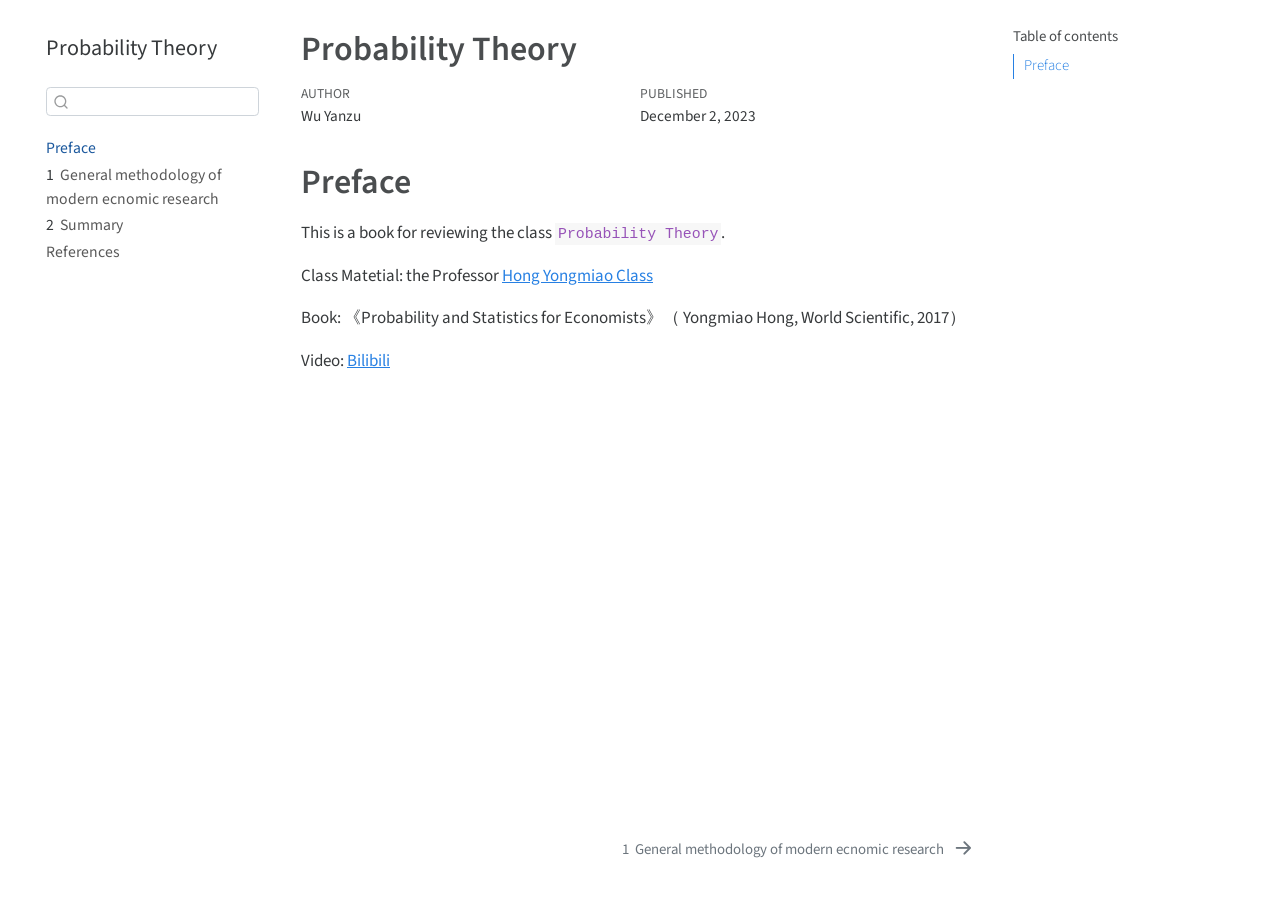
==== _book/index.html @ c9cdc90e "Init for quarto Page" ====
<!DOCTYPE html>
<html xmlns="http://www.w3.org/1999/xhtml" lang="en" xml:lang="en"><head>

<meta charset="utf-8">
<meta name="generator" content="quarto-1.3.450">

<meta name="viewport" content="width=device-width, initial-scale=1.0, user-scalable=yes">

<meta name="author" content="Wu Yanzu">
<meta name="dcterms.date" content="2023-12-02">

<title>Probability Theory</title>
<style>
code{white-space: pre-wrap;}
span.smallcaps{font-variant: small-caps;}
div.columns{display: flex; gap: min(4vw, 1.5em);}
div.column{flex: auto; overflow-x: auto;}
div.hanging-indent{margin-left: 1.5em; text-indent: -1.5em;}
ul.task-list{list-style: none;}
ul.task-list li input[type="checkbox"] {
  width: 0.8em;
  margin: 0 0.8em 0.2em -1em; /* quarto-specific, see https://github.com/quarto-dev/quarto-cli/issues/4556 */ 
  vertical-align: middle;
}
</style>


<script src="site_libs/quarto-nav/quarto-nav.js"></script>
<script src="site_libs/quarto-nav/headroom.min.js"></script>
<script src="site_libs/clipboard/clipboard.min.js"></script>
<script src="site_libs/quarto-search/autocomplete.umd.js"></script>
<script src="site_libs/quarto-search/fuse.min.js"></script>
<script src="site_libs/quarto-search/quarto-search.js"></script>
<meta name="quarto:offset" content="./">
<link href="./intro.html" rel="next">
<script src="site_libs/quarto-html/quarto.js"></script>
<script src="site_libs/quarto-html/popper.min.js"></script>
<script src="site_libs/quarto-html/tippy.umd.min.js"></script>
<script src="site_libs/quarto-html/anchor.min.js"></script>
<link href="site_libs/quarto-html/tippy.css" rel="stylesheet">
<link href="site_libs/quarto-html/quarto-syntax-highlighting.css" rel="stylesheet" id="quarto-text-highlighting-styles">
<script src="site_libs/bootstrap/bootstrap.min.js"></script>
<link href="site_libs/bootstrap/bootstrap-icons.css" rel="stylesheet">
<link href="site_libs/bootstrap/bootstrap.min.css" rel="stylesheet" id="quarto-bootstrap" data-mode="light">
<script id="quarto-search-options" type="application/json">{
  "location": "sidebar",
  "copy-button": false,
  "collapse-after": 3,
  "panel-placement": "start",
  "type": "textbox",
  "limit": 20,
  "language": {
    "search-no-results-text": "No results",
    "search-matching-documents-text": "matching documents",
    "search-copy-link-title": "Copy link to search",
    "search-hide-matches-text": "Hide additional matches",
    "search-more-match-text": "more match in this document",
    "search-more-matches-text": "more matches in this document",
    "search-clear-button-title": "Clear",
    "search-detached-cancel-button-title": "Cancel",
    "search-submit-button-title": "Submit",
    "search-label": "Search"
  }
}</script>


</head>

<body class="nav-sidebar floating">

<div id="quarto-search-results"></div>
  <header id="quarto-header" class="headroom fixed-top">
  <nav class="quarto-secondary-nav">
    <div class="container-fluid d-flex">
      <button type="button" class="quarto-btn-toggle btn" data-bs-toggle="collapse" data-bs-target="#quarto-sidebar,#quarto-sidebar-glass" aria-controls="quarto-sidebar" aria-expanded="false" aria-label="Toggle sidebar navigation" onclick="if (window.quartoToggleHeadroom) { window.quartoToggleHeadroom(); }">
        <i class="bi bi-layout-text-sidebar-reverse"></i>
      </button>
      <nav class="quarto-page-breadcrumbs" aria-label="breadcrumb"><ol class="breadcrumb"><li class="breadcrumb-item"><a href="./index.html">Preface</a></li></ol></nav>
      <a class="flex-grow-1" role="button" data-bs-toggle="collapse" data-bs-target="#quarto-sidebar,#quarto-sidebar-glass" aria-controls="quarto-sidebar" aria-expanded="false" aria-label="Toggle sidebar navigation" onclick="if (window.quartoToggleHeadroom) { window.quartoToggleHeadroom(); }">      
      </a>
      <button type="button" class="btn quarto-search-button" aria-label="" onclick="window.quartoOpenSearch();">
        <i class="bi bi-search"></i>
      </button>
    </div>
  </nav>
</header>
<!-- content -->
<div id="quarto-content" class="quarto-container page-columns page-rows-contents page-layout-article">
<!-- sidebar -->
  <nav id="quarto-sidebar" class="sidebar collapse collapse-horizontal sidebar-navigation floating overflow-auto">
    <div class="pt-lg-2 mt-2 text-left sidebar-header">
    <div class="sidebar-title mb-0 py-0">
      <a href="./">Probability Theory</a> 
    </div>
      </div>
        <div class="mt-2 flex-shrink-0 align-items-center">
        <div class="sidebar-search">
        <div id="quarto-search" class="" title="Search"></div>
        </div>
        </div>
    <div class="sidebar-menu-container"> 
    <ul class="list-unstyled mt-1">
        <li class="sidebar-item">
  <div class="sidebar-item-container"> 
  <a href="./index.html" class="sidebar-item-text sidebar-link active">
 <span class="menu-text">Preface</span></a>
  </div>
</li>
        <li class="sidebar-item">
  <div class="sidebar-item-container"> 
  <a href="./intro.html" class="sidebar-item-text sidebar-link">
 <span class="menu-text"><span class="chapter-number">1</span>&nbsp; <span class="chapter-title">General methodology of modern ecnomic research</span></span></a>
  </div>
</li>
        <li class="sidebar-item">
  <div class="sidebar-item-container"> 
  <a href="./summary.html" class="sidebar-item-text sidebar-link">
 <span class="menu-text"><span class="chapter-number">2</span>&nbsp; <span class="chapter-title">Summary</span></span></a>
  </div>
</li>
        <li class="sidebar-item">
  <div class="sidebar-item-container"> 
  <a href="./references.html" class="sidebar-item-text sidebar-link">
 <span class="menu-text">References</span></a>
  </div>
</li>
    </ul>
    </div>
</nav>
<div id="quarto-sidebar-glass" data-bs-toggle="collapse" data-bs-target="#quarto-sidebar,#quarto-sidebar-glass"></div>
<!-- margin-sidebar -->
    <div id="quarto-margin-sidebar" class="sidebar margin-sidebar">
        <nav id="TOC" role="doc-toc" class="toc-active">
    <h2 id="toc-title">Table of contents</h2>
   
  <ul>
  <li><a href="#preface" id="toc-preface" class="nav-link active" data-scroll-target="#preface">Preface</a></li>
  </ul>
</nav>
    </div>
<!-- main -->
<main class="content" id="quarto-document-content">

<header id="title-block-header" class="quarto-title-block default">
<div class="quarto-title">
<h1 class="title">Probability Theory</h1>
</div>



<div class="quarto-title-meta">

    <div>
    <div class="quarto-title-meta-heading">Author</div>
    <div class="quarto-title-meta-contents">
             <p>Wu Yanzu </p>
          </div>
  </div>
    
    <div>
    <div class="quarto-title-meta-heading">Published</div>
    <div class="quarto-title-meta-contents">
      <p class="date">December 2, 2023</p>
    </div>
  </div>
  
    
  </div>
  

</header>

<section id="preface" class="level1 unnumbered">
<h1 class="unnumbered">Preface</h1>
<p>This is a book for reviewing the class <code>Probability Theory</code>.</p>
<p>Class Matetial: the Professor <a href="https://probability.xmu.edu.cn/">Hong Yongmiao Class</a></p>
<p>Book: 《Probability and Statistics for Economists》（ Yongmiao Hong, World Scientific, 2017）</p>
<p>Video: <a href="https://www.bilibili.com/video/av60873757/">Bilibili</a></p>


</section>

</main> <!-- /main -->
<script id="quarto-html-after-body" type="application/javascript">
window.document.addEventListener("DOMContentLoaded", function (event) {
  const toggleBodyColorMode = (bsSheetEl) => {
    const mode = bsSheetEl.getAttribute("data-mode");
    const bodyEl = window.document.querySelector("body");
    if (mode === "dark") {
      bodyEl.classList.add("quarto-dark");
      bodyEl.classList.remove("quarto-light");
    } else {
      bodyEl.classList.add("quarto-light");
      bodyEl.classList.remove("quarto-dark");
    }
  }
  const toggleBodyColorPrimary = () => {
    const bsSheetEl = window.document.querySelector("link#quarto-bootstrap");
    if (bsSheetEl) {
      toggleBodyColorMode(bsSheetEl);
    }
  }
  toggleBodyColorPrimary();  
  const icon = "";
  const anchorJS = new window.AnchorJS();
  anchorJS.options = {
    placement: 'right',
    icon: icon
  };
  anchorJS.add('.anchored');
  const isCodeAnnotation = (el) => {
    for (const clz of el.classList) {
      if (clz.startsWith('code-annotation-')) {                     
        return true;
      }
    }
    return false;
  }
  const clipboard = new window.ClipboardJS('.code-copy-button', {
    text: function(trigger) {
      const codeEl = trigger.previousElementSibling.cloneNode(true);
      for (const childEl of codeEl.children) {
        if (isCodeAnnotation(childEl)) {
          childEl.remove();
        }
      }
      return codeEl.innerText;
    }
  });
  clipboard.on('success', function(e) {
    // button target
    const button = e.trigger;
    // don't keep focus
    button.blur();
    // flash "checked"
    button.classList.add('code-copy-button-checked');
    var currentTitle = button.getAttribute("title");
    button.setAttribute("title", "Copied!");
    let tooltip;
    if (window.bootstrap) {
      button.setAttribute("data-bs-toggle", "tooltip");
      button.setAttribute("data-bs-placement", "left");
      button.setAttribute("data-bs-title", "Copied!");
      tooltip = new bootstrap.Tooltip(button, 
        { trigger: "manual", 
          customClass: "code-copy-button-tooltip",
          offset: [0, -8]});
      tooltip.show();    
    }
    setTimeout(function() {
      if (tooltip) {
        tooltip.hide();
        button.removeAttribute("data-bs-title");
        button.removeAttribute("data-bs-toggle");
        button.removeAttribute("data-bs-placement");
      }
      button.setAttribute("title", currentTitle);
      button.classList.remove('code-copy-button-checked');
    }, 1000);
    // clear code selection
    e.clearSelection();
  });
  function tippyHover(el, contentFn) {
    const config = {
      allowHTML: true,
      content: contentFn,
      maxWidth: 500,
      delay: 100,
      arrow: false,
      appendTo: function(el) {
          return el.parentElement;
      },
      interactive: true,
      interactiveBorder: 10,
      theme: 'quarto',
      placement: 'bottom-start'
    };
    window.tippy(el, config); 
  }
  const noterefs = window.document.querySelectorAll('a[role="doc-noteref"]');
  for (var i=0; i<noterefs.length; i++) {
    const ref = noterefs[i];
    tippyHover(ref, function() {
      // use id or data attribute instead here
      let href = ref.getAttribute('data-footnote-href') || ref.getAttribute('href');
      try { href = new URL(href).hash; } catch {}
      const id = href.replace(/^#\/?/, "");
      const note = window.document.getElementById(id);
      return note.innerHTML;
    });
  }
      let selectedAnnoteEl;
      const selectorForAnnotation = ( cell, annotation) => {
        let cellAttr = 'data-code-cell="' + cell + '"';
        let lineAttr = 'data-code-annotation="' +  annotation + '"';
        const selector = 'span[' + cellAttr + '][' + lineAttr + ']';
        return selector;
      }
      const selectCodeLines = (annoteEl) => {
        const doc = window.document;
        const targetCell = annoteEl.getAttribute("data-target-cell");
        const targetAnnotation = annoteEl.getAttribute("data-target-annotation");
        const annoteSpan = window.document.querySelector(selectorForAnnotation(targetCell, targetAnnotation));
        const lines = annoteSpan.getAttribute("data-code-lines").split(",");
        const lineIds = lines.map((line) => {
          return targetCell + "-" + line;
        })
        let top = null;
        let height = null;
        let parent = null;
        if (lineIds.length > 0) {
            //compute the position of the single el (top and bottom and make a div)
            const el = window.document.getElementById(lineIds[0]);
            top = el.offsetTop;
            height = el.offsetHeight;
            parent = el.parentElement.parentElement;
          if (lineIds.length > 1) {
            const lastEl = window.document.getElementById(lineIds[lineIds.length - 1]);
            const bottom = lastEl.offsetTop + lastEl.offsetHeight;
            height = bottom - top;
          }
          if (top !== null && height !== null && parent !== null) {
            // cook up a div (if necessary) and position it 
            let div = window.document.getElementById("code-annotation-line-highlight");
            if (div === null) {
              div = window.document.createElement("div");
              div.setAttribute("id", "code-annotation-line-highlight");
              div.style.position = 'absolute';
              parent.appendChild(div);
            }
            div.style.top = top - 2 + "px";
            div.style.height = height + 4 + "px";
            let gutterDiv = window.document.getElementById("code-annotation-line-highlight-gutter");
            if (gutterDiv === null) {
              gutterDiv = window.document.createElement("div");
              gutterDiv.setAttribute("id", "code-annotation-line-highlight-gutter");
              gutterDiv.style.position = 'absolute';
              const codeCell = window.document.getElementById(targetCell);
              const gutter = codeCell.querySelector('.code-annotation-gutter');
              gutter.appendChild(gutterDiv);
            }
            gutterDiv.style.top = top - 2 + "px";
            gutterDiv.style.height = height + 4 + "px";
          }
          selectedAnnoteEl = annoteEl;
        }
      };
      const unselectCodeLines = () => {
        const elementsIds = ["code-annotation-line-highlight", "code-annotation-line-highlight-gutter"];
        elementsIds.forEach((elId) => {
          const div = window.document.getElementById(elId);
          if (div) {
            div.remove();
          }
        });
        selectedAnnoteEl = undefined;
      };
      // Attach click handler to the DT
      const annoteDls = window.document.querySelectorAll('dt[data-target-cell]');
      for (const annoteDlNode of annoteDls) {
        annoteDlNode.addEventListener('click', (event) => {
          const clickedEl = event.target;
          if (clickedEl !== selectedAnnoteEl) {
            unselectCodeLines();
            const activeEl = window.document.querySelector('dt[data-target-cell].code-annotation-active');
            if (activeEl) {
              activeEl.classList.remove('code-annotation-active');
            }
            selectCodeLines(clickedEl);
            clickedEl.classList.add('code-annotation-active');
          } else {
            // Unselect the line
            unselectCodeLines();
            clickedEl.classList.remove('code-annotation-active');
          }
        });
      }
  const findCites = (el) => {
    const parentEl = el.parentElement;
    if (parentEl) {
      const cites = parentEl.dataset.cites;
      if (cites) {
        return {
          el,
          cites: cites.split(' ')
        };
      } else {
        return findCites(el.parentElement)
      }
    } else {
      return undefined;
    }
  };
  var bibliorefs = window.document.querySelectorAll('a[role="doc-biblioref"]');
  for (var i=0; i<bibliorefs.length; i++) {
    const ref = bibliorefs[i];
    const citeInfo = findCites(ref);
    if (citeInfo) {
      tippyHover(citeInfo.el, function() {
        var popup = window.document.createElement('div');
        citeInfo.cites.forEach(function(cite) {
          var citeDiv = window.document.createElement('div');
          citeDiv.classList.add('hanging-indent');
          citeDiv.classList.add('csl-entry');
          var biblioDiv = window.document.getElementById('ref-' + cite);
          if (biblioDiv) {
            citeDiv.innerHTML = biblioDiv.innerHTML;
          }
          popup.appendChild(citeDiv);
        });
        return popup.innerHTML;
      });
    }
  }
});
</script>
<nav class="page-navigation">
  <div class="nav-page nav-page-previous">
  </div>
  <div class="nav-page nav-page-next">
      <a href="./intro.html" class="pagination-link">
        <span class="nav-page-text"><span class="chapter-number">1</span>&nbsp; <span class="chapter-title">General methodology of modern ecnomic research</span></span> <i class="bi bi-arrow-right-short"></i>
      </a>
  </div>
</nav>
</div> <!-- /content -->



</body></html>
---- _book/site_libs/quarto-html/tippy.css ----
.tippy-box[data-animation=fade][data-state=hidden]{opacity:0}[data-tippy-root]{max-width:calc(100vw - 10px)}.tippy-box{position:relative;background-color:#333;color:#fff;border-radius:4px;font-size:14px;line-height:1.4;white-space:normal;outline:0;transition-property:transform,visibility,opacity}.tippy-box[data-placement^=top]>.tippy-arrow{bottom:0}.tippy-box[data-placement^=top]>.tippy-arrow:before{bottom:-7px;left:0;border-width:8px 8px 0;border-top-color:initial;transform-origin:center top}.tippy-box[data-placement^=bottom]>.tippy-arrow{top:0}.tippy-box[data-placement^=bottom]>.tippy-arrow:before{top:-7px;left:0;border-width:0 8px 8px;border-bottom-color:initial;transform-origin:center bottom}.tippy-box[data-placement^=left]>.tippy-arrow{right:0}.tippy-box[data-placement^=left]>.tippy-arrow:before{border-width:8px 0 8px 8px;border-left-color:initial;right:-7px;transform-origin:center left}.tippy-box[data-placement^=right]>.tippy-arrow{left:0}.tippy-box[data-placement^=right]>.tippy-arrow:before{left:-7px;border-width:8px 8px 8px 0;border-right-color:initial;transform-origin:center right}.tippy-box[data-inertia][data-state=visible]{transition-timing-function:cubic-bezier(.54,1.5,.38,1.11)}.tippy-arrow{width:16px;height:16px;color:#333}.tippy-arrow:before{content:"";position:absolute;border-color:transparent;border-style:solid}.tippy-content{position:relative;padding:5px 9px;z-index:1}
---- _book/site_libs/quarto-html/quarto-syntax-highlighting.css ----
/* quarto syntax highlight colors */
:root {
  --quarto-hl-ot-color: #003B4F;
  --quarto-hl-at-color: #657422;
  --quarto-hl-ss-color: #20794D;
  --quarto-hl-an-color: #5E5E5E;
  --quarto-hl-fu-color: #4758AB;
  --quarto-hl-st-color: #20794D;
  --quarto-hl-cf-color: #003B4F;
  --quarto-hl-op-color: #5E5E5E;
  --quarto-hl-er-color: #AD0000;
  --quarto-hl-bn-color: #AD0000;
  --quarto-hl-al-color: #AD0000;
  --quarto-hl-va-color: #111111;
  --quarto-hl-bu-color: inherit;
  --quarto-hl-ex-color: inherit;
  --quarto-hl-pp-color: #AD0000;
  --quarto-hl-in-color: #5E5E5E;
  --quarto-hl-vs-color: #20794D;
  --quarto-hl-wa-color: #5E5E5E;
  --quarto-hl-do-color: #5E5E5E;
  --quarto-hl-im-color: #00769E;
  --quarto-hl-ch-color: #20794D;
  --quarto-hl-dt-color: #AD0000;
  --quarto-hl-fl-color: #AD0000;
  --quarto-hl-co-color: #5E5E5E;
  --quarto-hl-cv-color: #5E5E5E;
  --quarto-hl-cn-color: #8f5902;
  --quarto-hl-sc-color: #5E5E5E;
  --quarto-hl-dv-color: #AD0000;
  --quarto-hl-kw-color: #003B4F;
}

/* other quarto variables */
:root {
  --quarto-font-monospace: SFMono-Regular, Menlo, Monaco, Consolas, "Liberation Mono", "Courier New", monospace;
}

pre > code.sourceCode > span {
  color: #003B4F;
}

code span {
  color: #003B4F;
}

code.sourceCode > span {
  color: #003B4F;
}

div.sourceCode,
div.sourceCode pre.sourceCode {
  color: #003B4F;
}

code span.ot {
  color: #003B4F;
  font-style: inherit;
}

code span.at {
  color: #657422;
  font-style: inherit;
}

code span.ss {
  color: #20794D;
  font-style: inherit;
}

code span.an {
  color: #5E5E5E;
  font-style: inherit;
}

code span.fu {
  color: #4758AB;
  font-style: inherit;
}

code span.st {
  color: #20794D;
  font-style: inherit;
}

code span.cf {
  color: #003B4F;
  font-style: inherit;
}

code span.op {
  color: #5E5E5E;
  font-style: inherit;
}

code span.er {
  color: #AD0000;
  font-style: inherit;
}

code span.bn {
  color: #AD0000;
  font-style: inherit;
}

code span.al {
  color: #AD0000;
  font-style: inherit;
}

code span.va {
  color: #111111;
  font-style: inherit;
}

code span.bu {
  font-style: inherit;
}

code span.ex {
  font-style: inherit;
}

code span.pp {
  color: #AD0000;
  font-style: inherit;
}

code span.in {
  color: #5E5E5E;
  font-style: inherit;
}

code span.vs {
  color: #20794D;
  font-style: inherit;
}

code span.wa {
  color: #5E5E5E;
  font-style: italic;
}

code span.do {
  color: #5E5E5E;
  font-style: italic;
}

code span.im {
  color: #00769E;
  font-style: inherit;
}

code span.ch {
  color: #20794D;
  font-style: inherit;
}

code span.dt {
  color: #AD0000;
  font-style: inherit;
}

code span.fl {
  color: #AD0000;
  font-style: inherit;
}

code span.co {
  color: #5E5E5E;
  font-style: inherit;
}

code span.cv {
  color: #5E5E5E;
  font-style: italic;
}

code span.cn {
  color: #8f5902;
  font-style: inherit;
}

code span.sc {
  color: #5E5E5E;
  font-style: inherit;
}

code span.dv {
  color: #AD0000;
  font-style: inherit;
}

code span.kw {
  color: #003B4F;
  font-style: inherit;
}

.prevent-inlining {
  content: "</";
}

/*# sourceMappingURL=debc5d5d77c3f9108843748ff7464032.css.map */
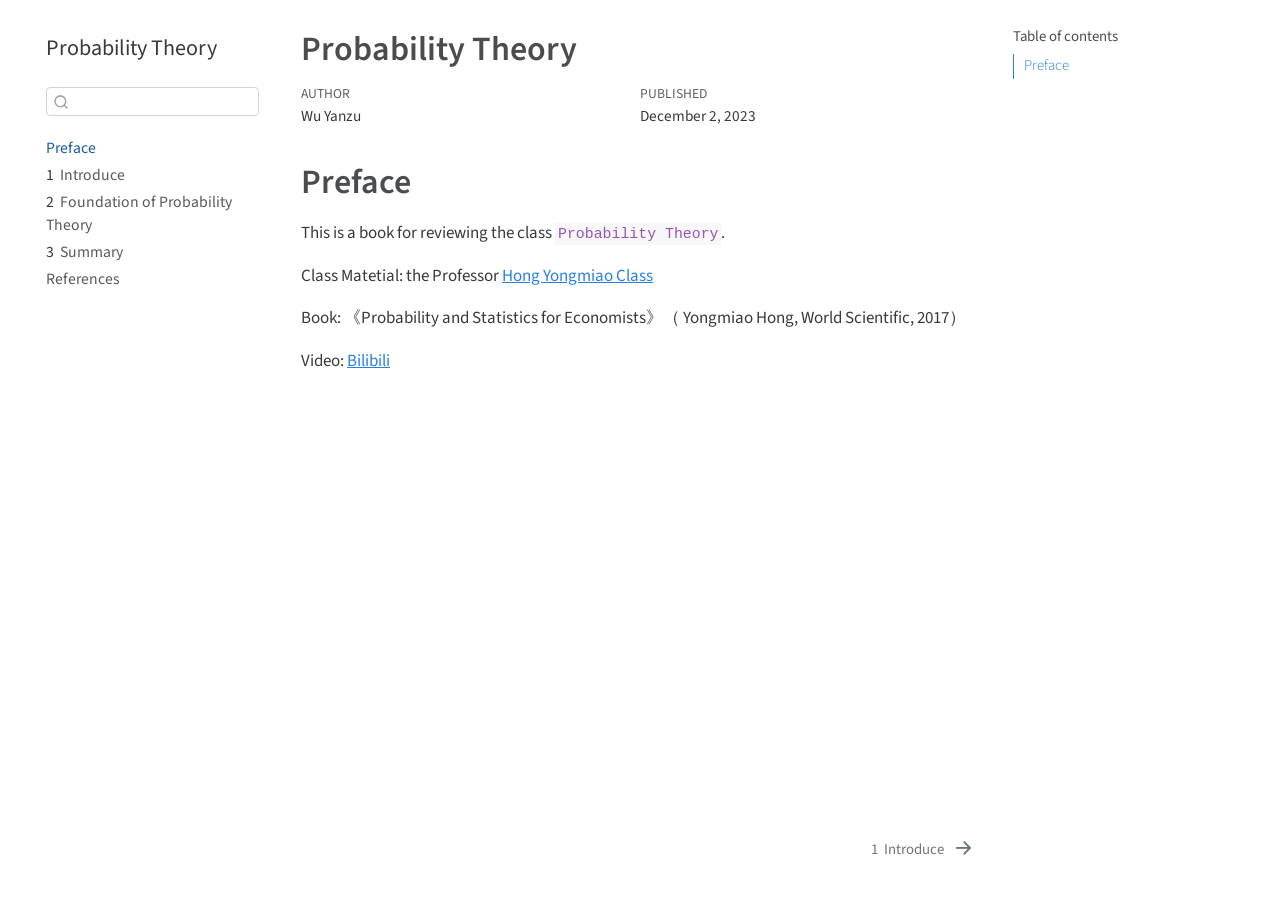
==== commit 6ed0e97f: "Init for page" ====
--- a/_book/index.html
+++ b/_book/index.html
@@ -109,13 +109,19 @@
         <li class="sidebar-item">
   <div class="sidebar-item-container"> 
   <a href="./intro.html" class="sidebar-item-text sidebar-link">
- <span class="menu-text"><span class="chapter-number">1</span>&nbsp; <span class="chapter-title">General methodology of modern ecnomic research</span></span></a>
+ <span class="menu-text"><span class="chapter-number">1</span>&nbsp; <span class="chapter-title">Introduce</span></span></a>
+  </div>
+</li>
+        <li class="sidebar-item">
+  <div class="sidebar-item-container"> 
+  <a href="./Foundation of Probability Theory.html" class="sidebar-item-text sidebar-link">
+ <span class="menu-text"><span class="chapter-number">2</span>&nbsp; <span class="chapter-title">Foundation of Probability Theory</span></span></a>
   </div>
 </li>
         <li class="sidebar-item">
   <div class="sidebar-item-container"> 
   <a href="./summary.html" class="sidebar-item-text sidebar-link">
- <span class="menu-text"><span class="chapter-number">2</span>&nbsp; <span class="chapter-title">Summary</span></span></a>
+ <span class="menu-text"><span class="chapter-number">3</span>&nbsp; <span class="chapter-title">Summary</span></span></a>
   </div>
 </li>
         <li class="sidebar-item">
@@ -419,7 +425,7 @@
   </div>
   <div class="nav-page nav-page-next">
       <a href="./intro.html" class="pagination-link">
-        <span class="nav-page-text"><span class="chapter-number">1</span>&nbsp; <span class="chapter-title">General methodology of modern ecnomic research</span></span> <i class="bi bi-arrow-right-short"></i>
+        <span class="nav-page-text"><span class="chapter-number">1</span>&nbsp; <span class="chapter-title">Introduce</span></span> <i class="bi bi-arrow-right-short"></i>
       </a>
   </div>
 </nav>
